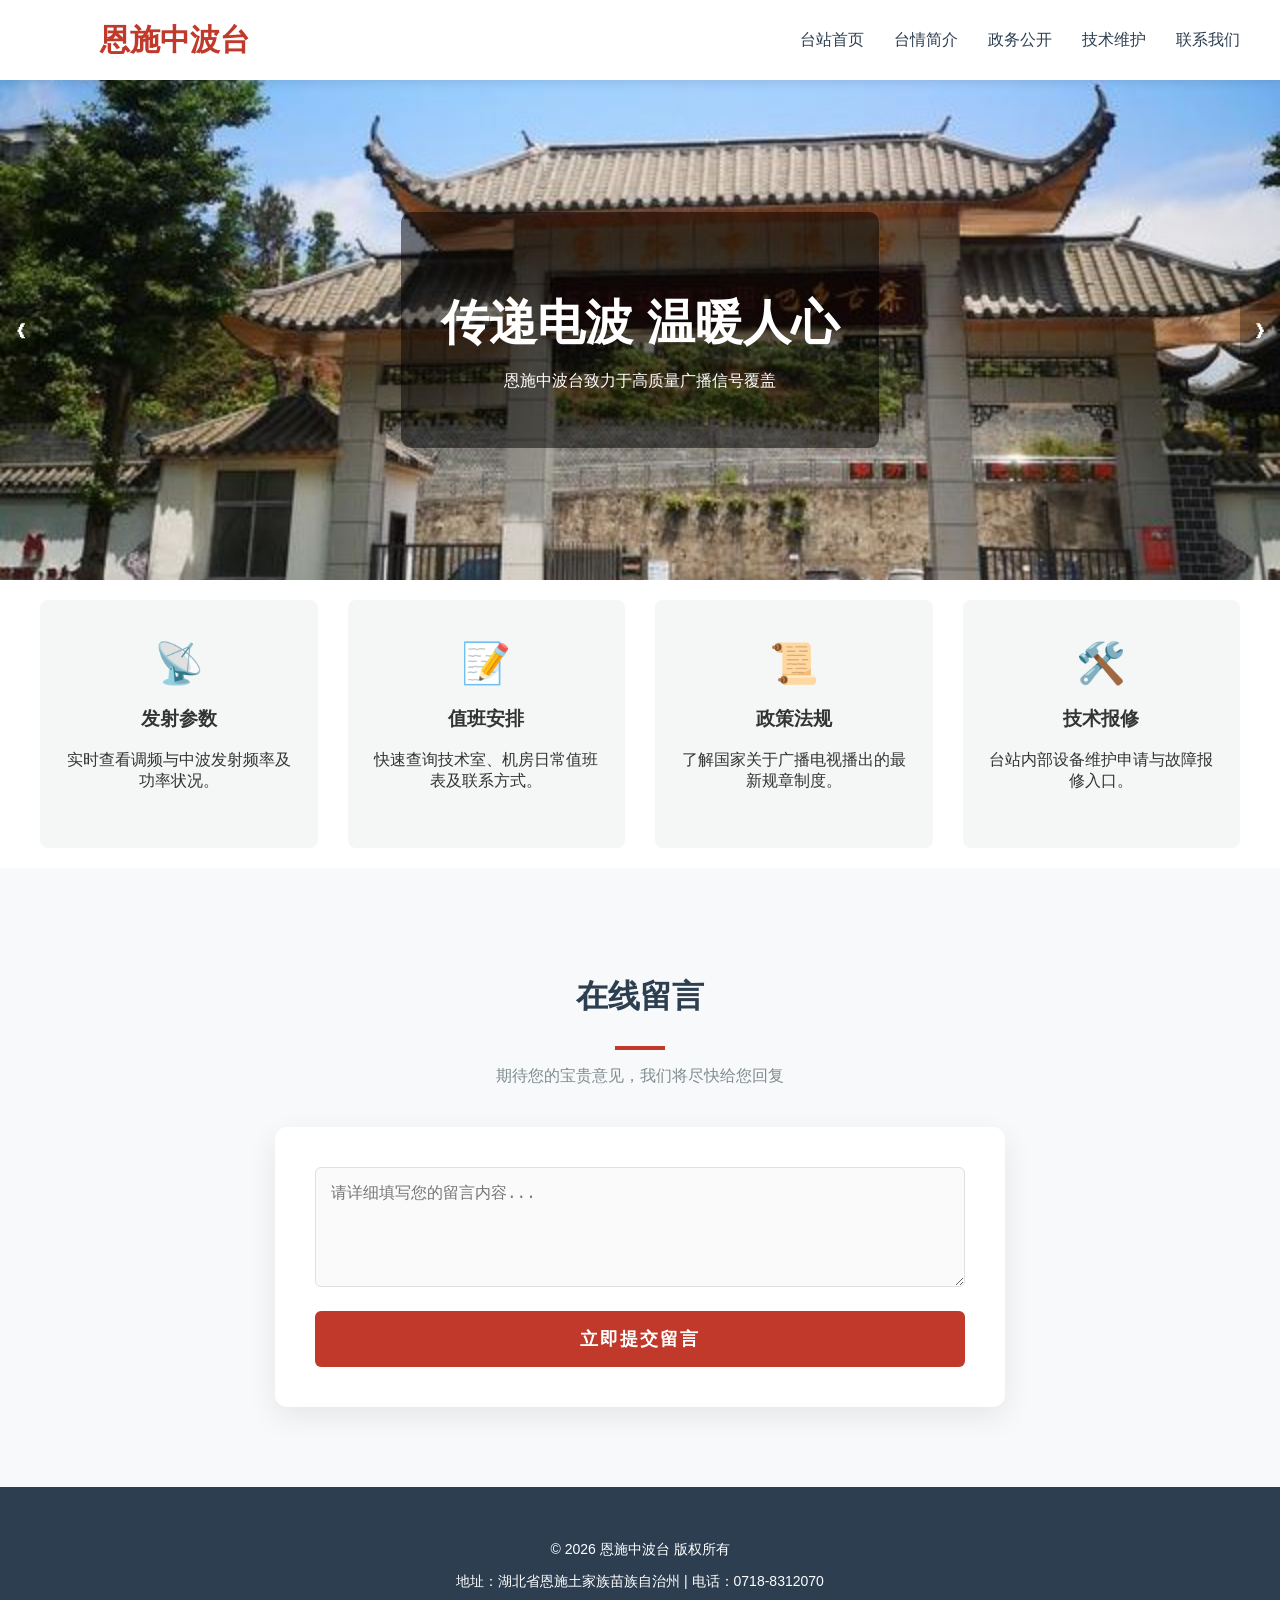
==== index.html @ adb8dd2b "Add files via upload" ====
<!DOCTYPE html>
<html lang="zh-CN">
<head>
    <meta charset="UTF-8">
    <meta name="viewport" content="width=device-width, initial-scale=1.0">
    <title>恩施中波台 - 官方网站</title>
    <link rel="stylesheet" href="style.css">
</head>
<body>

    <header class="header">
        <div class="container">
            <div class="logo">&emsp;&emsp;恩施中波台</div>
            <nav class="nav">
                <ul>
                     <li><a href="#">台站首页</a></li>
                    <li><a href="about.html">台情简介</a></li>
                    <li><a href="#">政务公开</a></li>
                    <li><a href="#">技术维护</a></li>
                    <li><a href="#contact-section">联系我们</a></li>
                </ul>
            </nav>
        </div>
    </header>

    <div class="slider">
        <div class="slides">
            <div class="slide active" style="background-image: url('1.jpeg');">
                <div class="slide-content">
                    <h2>传递电波 温暖人心</h2>
                    <p>恩施中波台致力于高质量广播信号覆盖</p>
                </div>
            </div>
            <div class="slide" style="background-image: url('https://images.unsplash.com/photo-1470225620780-dba8ba36b745?auto=format&fit=crop&w=1200&q=80');">
                <div class="slide-content">
                    <h2>技术驱动 安全播音</h2>
                    <p>全天候监控保障，确保播出万无一失</p>
                </div>
            </div>
        </div>
        <button class="prev" onclick="moveSlide(-1)">&#10094;</button>
        <button class="next" onclick="moveSlide(1)">&#10095;</button>
    </div>

    <section class="services container">

        <div class="service-grid">
            <div class="service-item">
                <div class="icon">📡</div>
                <h3>发射参数</h3>
                <p>实时查看调频与中波发射频率及功率状况。</p>
            </div>
            <div class="service-item">
                <div class="icon">📝</div>
                <h3>值班安排</h3>
                <p>快速查询技术室、机房日常值班表及联系方式。</p>
            </div>
            <div class="service-item">
                <div class="icon">📜</div>
                <h3>政策法规</h3>
                <p>了解国家关于广播电视播出的最新规章制度。</p>
            </div>
            <div class="service-item">
                <div class="icon">🛠️</div>
                <h3>技术报修</h3>
                <p>台站内部设备维护申请与故障报修入口。</p>
            </div>
        </div>
    </section>
<section class="message-section">
    <div class="container">
        <div class="section-title" style="text-align: center; margin-bottom: 40px;">
            <h2 style="color: #2c3e50; font-size: 32px;">在线留言</h2>
            <div class="underline" style="width: 50px; height: 4px; background: #c0392b; margin: 15px auto;"></div>
            <p style="color: #7f8c8d;">期待您的宝贵意见，我们将尽快给您回复</p>
        </div>

<form action="https://forminit.com/f/5zwajxtjhyg" method="POST" class="message-form">
    <input type="hidden" name="_charset_" value="utf-8">
    
    <input type="hidden" name="_next" value="https://eszbt.github.io/">


    <div class="form-group">
        <textarea name="content" placeholder="请详细填写您的留言内容..." required></textarea>
    </div>

    <button type="submit" class="submit-btn">立即提交留言</button>
</form>

    </div>
</section>


<footer class="footer" id="contact-section">
    <p>&copy; 2026 恩施中波台 版权所有</p>
    <p>地址：湖北省恩施土家族苗族自治州 | 电话：0718-8312070</p>
</footer>


    <script src="script.js"></script>
</body>
</html>
---- style.css ----
:root {
    --primary-color: #c0392b; /* 中波台常用的稳重红 */
    --dark-color: #2c3e50;
    --light-gray: #f4f7f6;
    --white: #ffffff;
}
html {
    scroll-behavior: smooth; /* 开启全局平滑滚动 */
}
body {
    font-family: "Microsoft YaHei", sans-serif;
    margin: 0;
    color: #333;
    background-color: var(--white);
}

.container {
    max-width: 1200px;
    margin: 0 auto;
    padding: 0 20px;
}

/* 导航 */
.header {
    background: var(--white);
    box-shadow: 0 2px 10px rgba(0,0,0,0.1);
    position: sticky;
    top: 0;
    z-index: 1000;
}

.header .container {
    display: flex;
    justify-content: space-between;
    align-items: center;
    height: 80px;
}

.logo {
    font-size:30px;
    font-weight: bold;
    color: var(--primary-color);
}

.nav ul {
    display: flex;
    list-style: none;
}

.nav ul li { margin-left: 30px; }

.nav a {
    text-decoration: none;
    color: var(--dark-color);
    font-weight: 500;
    transition: 0.3s;
}

.nav a:hover, .nav a.active { color: var(--primary-color); }

/* 轮播图 */
.slider {
    position: relative;
    height: 500px;
    overflow: hidden;
    background: #000;
}

.slide {
    position: absolute;
    width: 100%;
    height: 100%;
    background-size: cover;
    background-position: center;
    opacity: 0;
    transition: opacity 1s ease-in-out;
    display: flex;
    align-items: center;
    justify-content: center;
    text-align: center;
}

.slide.active { opacity: 1; }

.slide-content {
    color: white;
    background: rgba(0,0,0,0.5);
    padding: 40px;
    border-radius: 10px;
}

.slide-content h2 { font-size: 3rem; margin-bottom: 10px; }

.prev, .next {
    position: absolute;
    top: 50%;
    transform: translateY(-50%);
    background: rgba(0,0,0,0.3);
    color: white;
    border: none;
    padding: 15px;
    cursor: pointer;
    font-size: 20px;
}

.next { right: 0; }
.prev { left: 0; }

/* 常用选项 */
.services { padding: 20px 0; }

.section-title { text-align: center; margin-bottom: 0px; }

.underline {
    width: 60px;
    height: 4px;
    background: var(--primary-color);
    margin: 10px auto;
}

.service-grid {
    display: grid;
    grid-template-columns: repeat(auto-fit, minmax(250px, 1fr));
    gap: 30px;
}

.service-item {
    background: var(--light-gray);
    padding: 40px 20px;
    text-align: center;
    border-radius: 8px;
    transition: transform 0.3s;
}

.service-item:hover { transform: translateY(-10px); }

.service-item .icon { font-size: 40px; margin-bottom: 15px; }

/* 页脚 */
.footer {
    background: var(--dark-color);
    color: white;
    text-align: center;
    padding: 40px 0;
    font-size: 14px;
}
/* 留言区域整体背景 */
.message-section {
    background-color: #f8f9fa;
    padding: 80px 0;
}

/* 表单容器 */
.message-form {
    max-width: 650px;
    margin: 0 auto;
    background: #ffffff;
    padding: 40px;
    border-radius: 12px;
    /* 增加柔和的阴影，使其更有立体感 */
    box-shadow: 0 10px 30px rgba(0, 0, 0, 0.08);
}

/* 输入框组合 */
.message-form input, 
.message-form textarea {
    width: 100%;
    padding: 15px;
    margin-bottom: 20px;
    border: 1px solid #e0e0e0;
    border-radius: 6px;
    font-size: 16px;
    background-color: #fafafa;
    transition: all 0.3s ease; /* 过渡动画 */
    box-sizing: border-box; /* 防止宽度溢出 */
}

/* 输入框点击（聚焦）时的状态 */
.message-form input:focus, 
.message-form textarea:focus {
    outline: none;
    border-color: var(--primary-color); /* 变成你设置的稳重红 */
    background-color: #fff;
    box-shadow: 0 0 8px rgba(192, 57, 43, 0.2); /* 淡淡的红晕 */
}

/* 文本域高度 */
.message-form textarea {
    resize: vertical; /* 只允许上下拉伸，防止撑破布局 */
    min-height: 120px;
}

/* 提交按钮 */
.submit-btn {
    width: 100%;
    padding: 16px;
    background-color: var(--primary-color);
    color: #ffffff;
    border: none;
    border-radius: 6px;
    font-size: 18px;
    font-weight: 600;
    letter-spacing: 2px; /* 字间距加宽，更显大气 */
    cursor: pointer;
    transition: background 0.3s ease, transform 0.2s ease;
}

/* 按钮悬停效果 */
.submit-btn:hover {
    background-color: #a02e22;
    transform: translateY(-1px); /* 悬停微动 */
}

/* 按钮点击瞬间 */
.submit-btn:active {
    transform: translateY(1px);
}
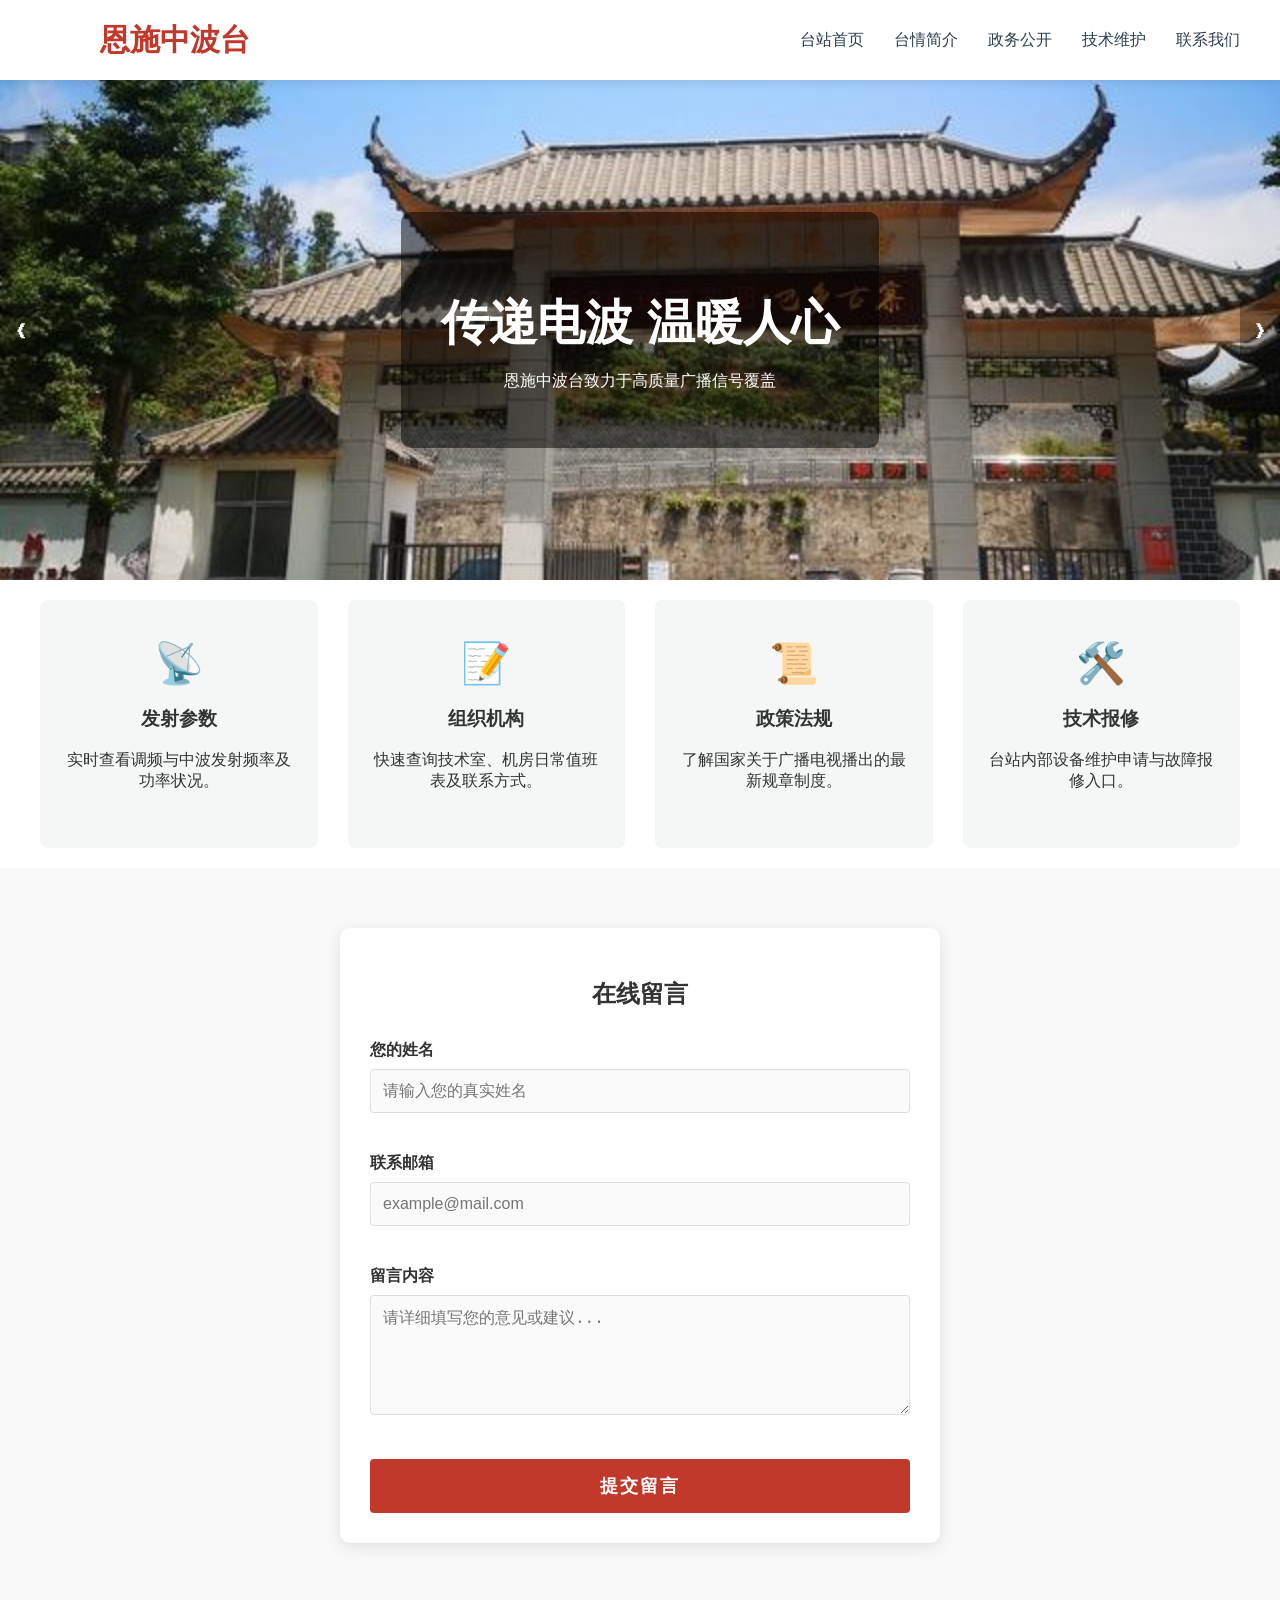
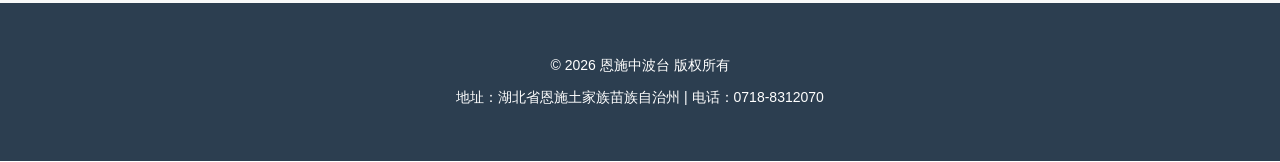
==== commit 091bd761: "Add files via upload" ====
--- a/index.html
+++ b/index.html
@@ -52,7 +52,7 @@
             </div>
             <div class="service-item">
                 <div class="icon">📝</div>
-                <h3>值班安排</h3>
+                <h3>组织机构</h3>
                 <p>快速查询技术室、机房日常值班表及联系方式。</p>
             </div>
             <div class="service-item">
@@ -67,29 +67,41 @@
             </div>
         </div>
     </section>
-<section class="message-section">
-    <div class="container">
-        <div class="section-title" style="text-align: center; margin-bottom: 40px;">
-            <h2 style="color: #2c3e50; font-size: 32px;">在线留言</h2>
-            <div class="underline" style="width: 50px; height: 4px; background: #c0392b; margin: 15px auto;"></div>
-            <p style="color: #7f8c8d;">期待您的宝贵意见，我们将尽快给您回复</p>
-        </div>
-
-<form action="https://forminit.com/f/5zwajxtjhyg" method="POST" class="message-form">
-    <input type="hidden" name="_charset_" value="utf-8">
-    
-    <input type="hidden" name="_next" value="https://eszbt.github.io/">
 
 
-    <div class="form-group">
-        <textarea name="content" placeholder="请详细填写您的留言内容..." required></textarea>
-    </div>
+<section class="message-section" style="padding: 60px 20px; background: #f9f9f9;">
+    <div class="container" style="max-width: 600px; margin: 0 auto;">
+        
+        <form action="https://forminit.com/f/5zwajxtjhyg" method="POST" class="message-form" style="background: #fff; padding: 30px; border-radius: 10px; box-shadow: 0 4px 15px rgba(0,0,0,0.1);">
+            
+            <h2 style="text-align: center; color: #333; margin-bottom: 30px;">在线留言</h2>
 
-    <button type="submit" class="submit-btn">立即提交留言</button>
-</form>
+            <div class="form-group" style="margin-bottom: 20px;">
+                <label style="display: block; margin-bottom: 8px; font-weight: bold;">您的姓名</label>
+                <input type="text" name="name" required placeholder="请输入您的真实姓名" style="width: 100%; padding: 12px; border: 1px solid #ddd; border-radius: 4px; box-sizing: border-box;">
+            </div>
+            
+            <div class="form-group" style="margin-bottom: 20px;">
+                <label style="display: block; margin-bottom: 8px; font-weight: bold;">联系邮箱</label>
+                <input type="email" name="email" required placeholder="example@mail.com" style="width: 100%; padding: 12px; border: 1px solid #ddd; border-radius: 4px; box-sizing: border-box;">
+            </div>
 
+            <div class="form-group" style="margin-bottom: 20px;">
+                <label style="display: block; margin-bottom: 8px; font-weight: bold;">留言内容</label>
+                <textarea name="message" required placeholder="请详细填写您的意见或建议..." rows="5" style="width: 100%; padding: 12px; border: 1px solid #ddd; border-radius: 4px; box-sizing: border-box; resize: vertical;"></textarea>
+            </div>
+
+            <input type="hidden" name="_charset_" value="utf-8">
+
+            <button type="submit" class="submit-btn" style="width: 100%; padding: 15px; background-color: #c0392b; color: white; border: none; border-radius: 4px; font-size: 18px; font-weight: bold; cursor: pointer;">
+                提交留言
+            </button>
+        </form>
     </div>
 </section>
+
+
+
 
 
 <footer class="footer" id="contact-section">
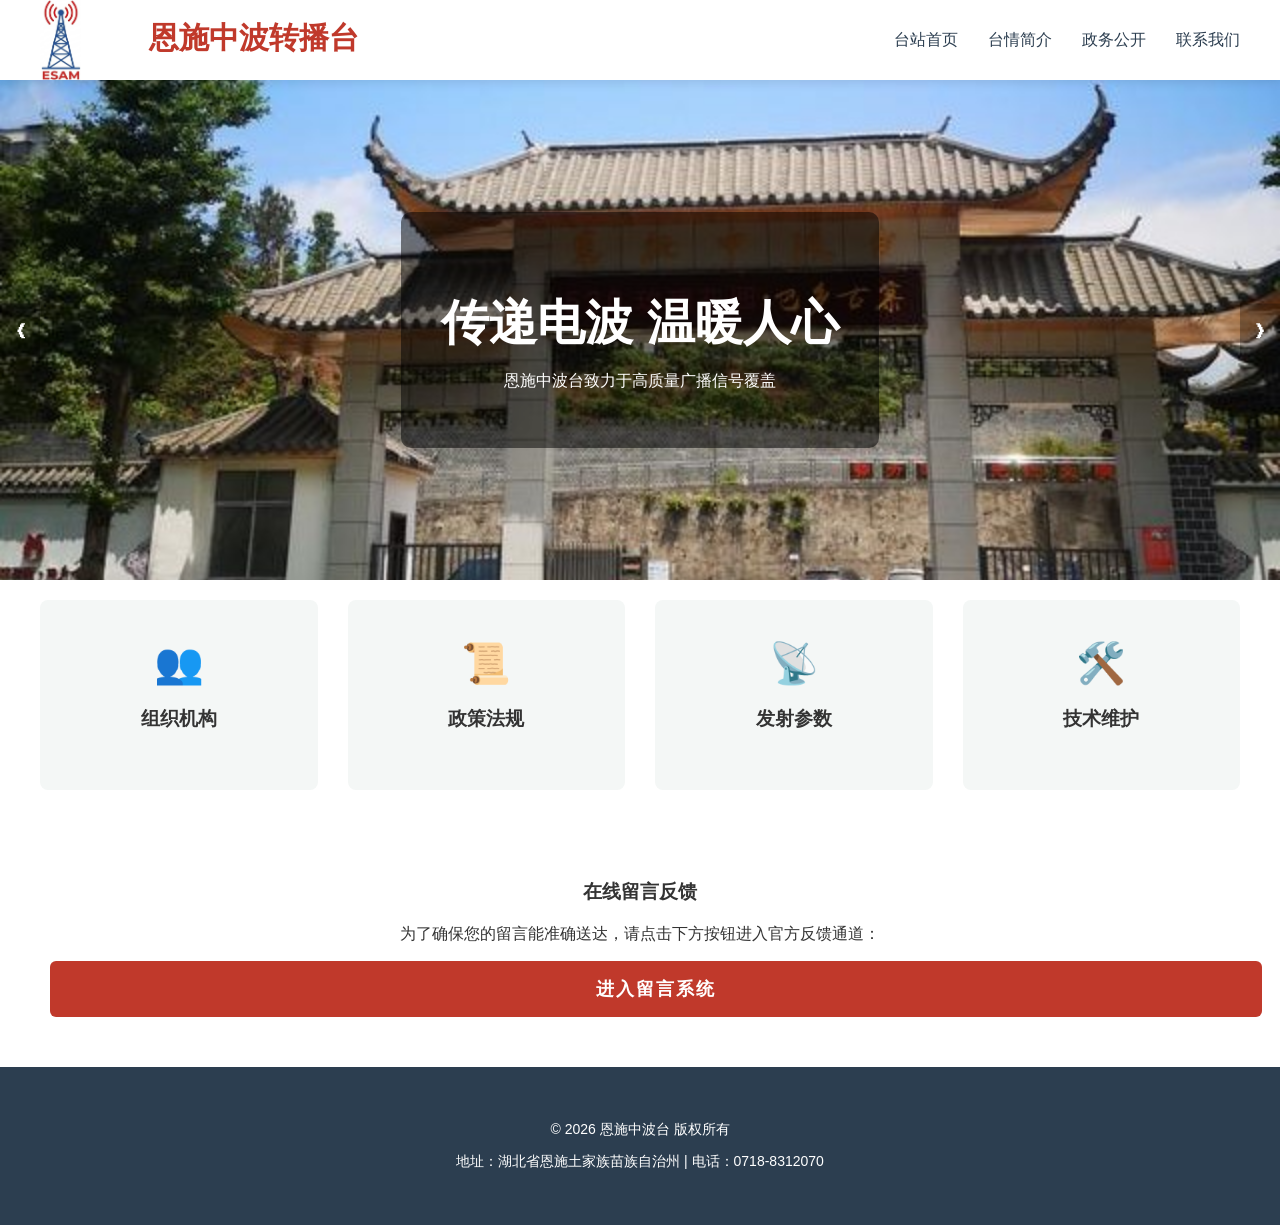
==== commit 37570635: "Add files via upload" ====
--- a/index.html
+++ b/index.html
@@ -10,13 +10,19 @@
 
     <header class="header">
         <div class="container">
-            <div class="logo">&emsp;&emsp;恩施中波台</div>
+
+           <div class="logo">
+                <img src="logo.png" alt="Logo" style="height: 80px; vertical-align: middle; margin-right: 30px;">
+                <span>&emsp;恩施中波转播台</span>
+            </div>
+
+
             <nav class="nav">
                 <ul>
                      <li><a href="#">台站首页</a></li>
                     <li><a href="about.html">台情简介</a></li>
                     <li><a href="#">政务公开</a></li>
-                    <li><a href="#">技术维护</a></li>
+                    
                     <li><a href="#contact-section">联系我们</a></li>
                 </ul>
             </nav>
@@ -45,60 +51,41 @@
     <section class="services container">
 
         <div class="service-grid">
+
             <div class="service-item">
-                <div class="icon">📡</div>
-                <h3>发射参数</h3>
-                <p>实时查看调频与中波发射频率及功率状况。</p>
-            </div>
-            <div class="service-item">
-                <div class="icon">📝</div>
+                <div class="icon">👥</div>
                 <h3>组织机构</h3>
-                <p>快速查询技术室、机房日常值班表及联系方式。</p>
+                <p></p>
             </div>
             <div class="service-item">
                 <div class="icon">📜</div>
                 <h3>政策法规</h3>
-                <p>了解国家关于广播电视播出的最新规章制度。</p>
+                <p></p>
+            </div>
+            <div class="service-item">
+                <div class="icon">📡</div>
+                <h3>发射参数</h3>
+                <p></p>
             </div>
             <div class="service-item">
                 <div class="icon">🛠️</div>
-                <h3>技术报修</h3>
-                <p>台站内部设备维护申请与故障报修入口。</p>
+                <h3>技术维护</h3>
+                <p></p>
             </div>
         </div>
     </section>
 
 
-<section class="message-section" style="padding: 60px 20px; background: #f9f9f9;">
-    <div class="container" style="max-width: 600px; margin: 0 auto;">
-        
-        <form action="https://forminit.com/f/5zwajxtjhyg" method="POST" class="message-form" style="background: #fff; padding: 30px; border-radius: 10px; box-shadow: 0 4px 15px rgba(0,0,0,0.1);">
-            
-            <h2 style="text-align: center; color: #333; margin-bottom: 30px;">在线留言</h2>
 
-            <div class="form-group" style="margin-bottom: 20px;">
-                <label style="display: block; margin-bottom: 8px; font-weight: bold;">您的姓名</label>
-                <input type="text" name="name" required placeholder="请输入您的真实姓名" style="width: 100%; padding: 12px; border: 1px solid #ddd; border-radius: 4px; box-sizing: border-box;">
-            </div>
-            
-            <div class="form-group" style="margin-bottom: 20px;">
-                <label style="display: block; margin-bottom: 8px; font-weight: bold;">联系邮箱</label>
-                <input type="email" name="email" required placeholder="example@mail.com" style="width: 100%; padding: 12px; border: 1px solid #ddd; border-radius: 4px; box-sizing: border-box;">
-            </div>
 
-            <div class="form-group" style="margin-bottom: 20px;">
-                <label style="display: block; margin-bottom: 8px; font-weight: bold;">留言内容</label>
-                <textarea name="message" required placeholder="请详细填写您的意见或建议..." rows="5" style="width: 100%; padding: 12px; border: 1px solid #ddd; border-radius: 4px; box-sizing: border-box; resize: vertical;"></textarea>
-            </div>
 
-            <input type="hidden" name="_charset_" value="utf-8">
-
-            <button type="submit" class="submit-btn" style="width: 100%; padding: 15px; background-color: #c0392b; color: white; border: none; border-radius: 4px; font-size: 18px; font-weight: bold; cursor: pointer;">
-                提交留言
-            </button>
-        </form>
-    </div>
-</section>
+<div class="contact-box" style="text-align: center; padding: 50px;">
+    <h3>在线留言反馈</h3>
+    <p>为了确保您的留言能准确送达，请点击下方按钮进入官方反馈通道：</p>
+    <a href="https://wj.qq.com/s2/25991487/ba52/" target="_blank" class="submit-btn" style="text-decoration: none; display: inline-block;">
+        进入留言系统
+    </a>
+</div>
 
 
 
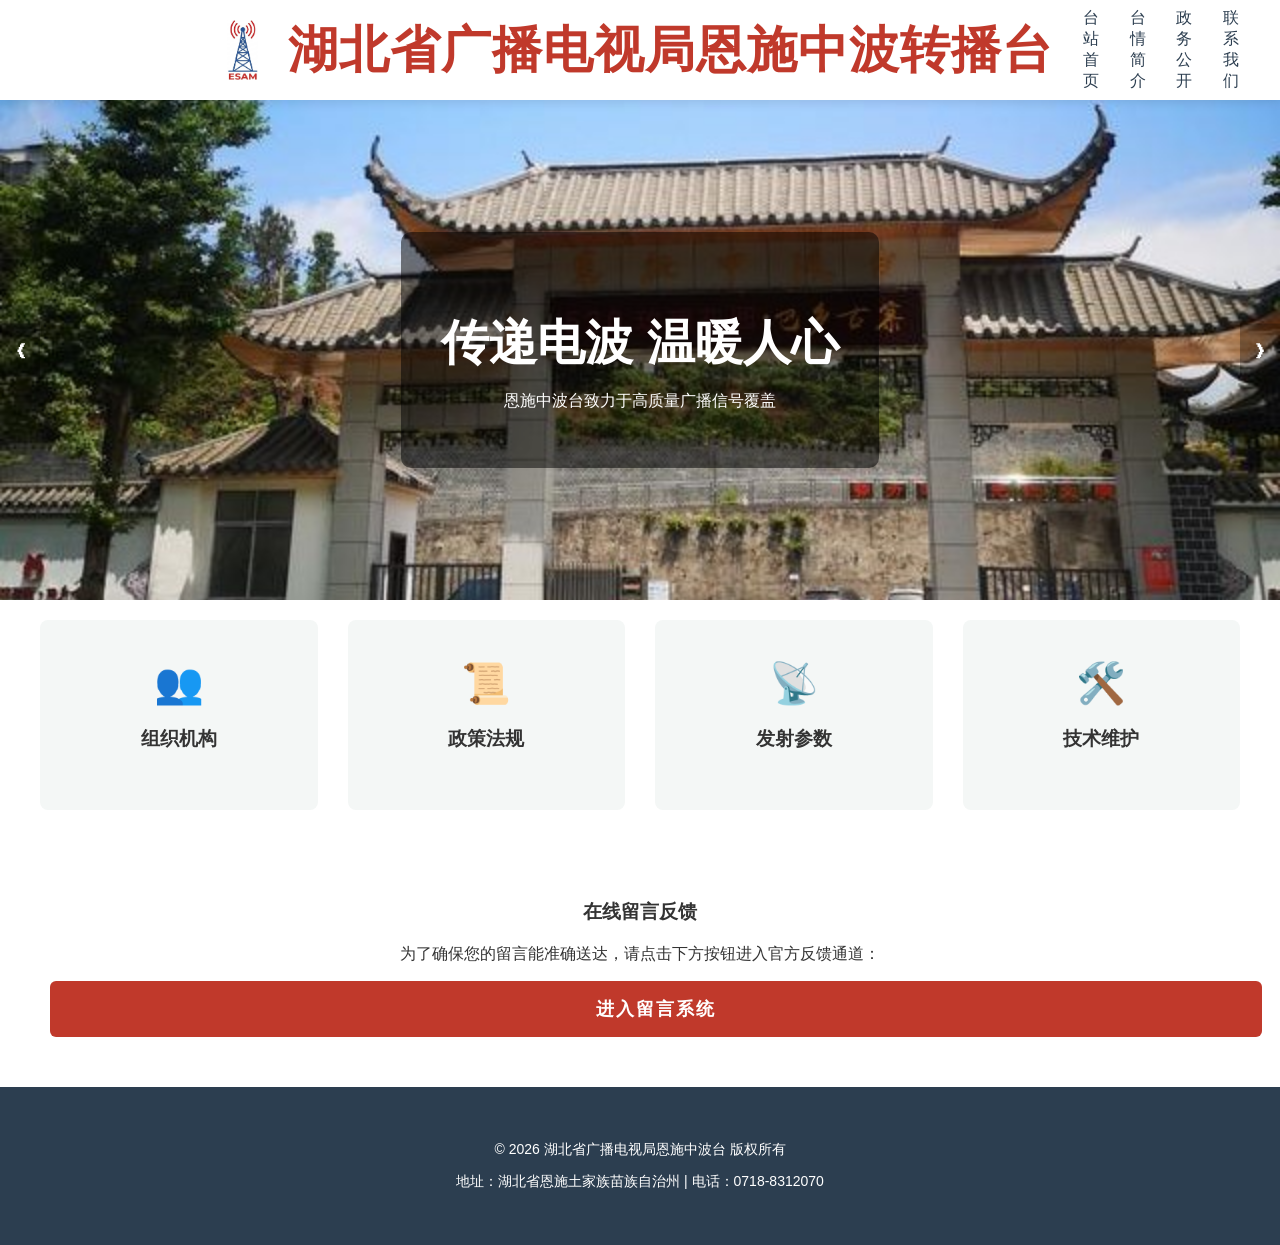
==== commit 954645a1: "Add files via upload" ====
--- a/index.html
+++ b/index.html
@@ -8,24 +8,30 @@
 </head>
 <body>
 
-    <header class="header">
-        <div class="container">
+<header class="header">
+    <div class="container header-content">
+        <div class="header-left"></div>
 
-           <div class="logo">
-                <img src="logo.png" alt="Logo" style="height: 80px; vertical-align: middle; margin-right: 30px;">
-                <span>&emsp;恩施中波转播台</span>
-            </div>
+        <div class="logo">
+            <img src="logo.png" alt="Logo">
+            <span>湖北省广播电视局恩施中波转播台</span>
+        </div>
+
+        <nav class="nav">
+            <ul>
+                <li><a href="#">台站首页</a></li>
+                <li><a href="about.html">台情简介</a></li>
+                <li><a href="#">政务公开</a></li>
+                <li><a href="#contact-section">联系我们</a></li>
+            </ul>
+        </nav>
+    </div>
+</header>
 
 
-            <nav class="nav">
-                <ul>
-                     <li><a href="#">台站首页</a></li>
-                    <li><a href="about.html">台情简介</a></li>
-                    <li><a href="#">政务公开</a></li>
-                    
-                    <li><a href="#contact-section">联系我们</a></li>
-                </ul>
-            </nav>
+
+
+
         </div>
     </header>
 
@@ -92,7 +98,7 @@
 
 
 <footer class="footer" id="contact-section">
-    <p>&copy; 2026 恩施中波台 版权所有</p>
+    <p>&copy; 2026 湖北省广播电视局恩施中波台 版权所有</p>
     <p>地址：湖北省恩施土家族苗族自治州 | 电话：0718-8312070</p>
 </footer>
 
--- a/style.css
+++ b/style.css
@@ -7,11 +7,13 @@
 html {
     scroll-behavior: smooth; /* 开启全局平滑滚动 */
 }
+
 body {
     font-family: "Microsoft YaHei", sans-serif;
     margin: 0;
     color: #333;
     background-color: var(--white);
+
 }
 
 .container {
@@ -29,25 +31,31 @@
     z-index: 1000;
 }
 
-.header .container {
+/* 头部容器改为三部分布局 */
+.header-content {
     display: flex;
-    justify-content: space-between;
+    justify-content: space-between; /* 左右两端分布 */
     align-items: center;
-    height: 80px;
-}
-
-.logo {
-    font-size:30px;
-    font-weight: bold;
-    color: var(--primary-color);
-}
-
+    height: 100px; /* 根据 Logo 高度调整 */
+}
+
+/* 左侧占位符和右侧导航平分剩余空间，确保 Logo 居中 */
+.header-left, .nav {
+    flex: 1; 
+}
+
+/* 导航链接强制靠右 */
 .nav ul {
     display: flex;
+    justify-content: flex-end; /* 关键：让列表靠右对齐 */
     list-style: none;
-}
-
-.nav ul li { margin-left: 30px; }
+    margin: 0;
+    padding: 0;
+}
+
+.nav ul li {
+    margin-left: 30px;
+}
 
 .nav a {
     text-decoration: none;
@@ -56,7 +64,45 @@
     transition: 0.3s;
 }
 
-.nav a:hover, .nav a.active { color: var(--primary-color); }
+.nav a:hover, .nav a.active { color: var(--primary-color); }/* Logo 容器：改为左右水平排列 */
+
+.logo {
+    flex: 0 0 auto; /* 保持 Logo 原始大小 */
+    display: flex;
+    flex-direction: row; /* 关键：确保图片和文字在同一行 */
+    align-items: center; /* 垂直居中对齐 */
+    text-align: left;
+}
+
+.logo img {
+    height: 60px; /* 根据实际视觉效果调整高度 */
+    margin-right:30px; /* 图片与文字之间的间距 */
+    margin-bottom: 0; /* 清除之前上下布局时的底边距 */
+}
+
+.logo span {
+    font-size: 50px; /* 适当调整字号 */
+    font-weight: bold;
+    color: var(--primary-color);
+    white-space: nowrap; /* 确保文字不会因为空间不足而换行 */
+    letter-spacing: 1px; /* 增加一点字间距，更有质感 */
+}
+
+
+/* 移动端适配：手机上空间不足，改为垂直排列 */
+@media (max-width: 992px) {
+    .header-content {
+        flex-direction: column;
+        height: auto;
+        padding: 15px 0;
+    }
+    .header-left { display: none; }
+    .nav { width: 100%; margin-top: 15px; }
+    .nav ul { justify-content: center; } /* 手机上导航居中显示 */
+}
+
+
+
 
 /* 轮播图 */
 .slider {
@@ -144,22 +190,74 @@
     padding: 40px 0;
     font-size: 14px;
 }
-/* 留言区域整体背景 */
+/* 留言区域基础样式 */
 .message-section {
-    background-color: #f8f9fa;
-    padding: 80px 0;
-}
-
-/* 表单容器 */
+    padding: 60px 20px;
+    background-color: #f4f7f6;
+}
+
 .message-form {
-    max-width: 650px;
+    max-width: 600px;
     margin: 0 auto;
     background: #ffffff;
-    padding: 40px;
-    border-radius: 12px;
-    /* 增加柔和的阴影，使其更有立体感 */
-    box-shadow: 0 10px 30px rgba(0, 0, 0, 0.08);
-}
+    padding: 35px;
+    border-radius: 10px;
+    box-shadow: 0 5px 20px rgba(0,0,0,0.1);
+}
+
+.form-group {
+    margin-bottom: 20px;
+    text-align: left;
+}
+
+.form-group label {
+    display: block;
+    margin-bottom: 8px;
+    font-weight: bold;
+    color: #333;
+}
+
+.form-group input, 
+.form-group textarea {
+    width: 100%;
+    padding: 12px;
+    border: 1px solid #ddd;
+    border-radius: 5px;
+    font-size: 16px;
+    font-family: inherit;
+    box-sizing: border-box; /* 极其重要：确保宽度对齐 */
+}
+
+.form-group input:focus, 
+.form-group textarea:focus {
+    border-color: #c0392b; /* 恩施中波台标准红 */
+    outline: none;
+    background-color: #fff;
+}
+
+.submit-btn {
+    width: 100%;
+    padding: 15px;
+    background-color: #c0392b;
+    color: #fff;
+    border: none;
+    border-radius: 5px;
+    font-size: 18px;
+    font-weight: bold;
+    cursor: pointer;
+    transition: all 0.3s ease;
+}
+
+.submit-btn:hover {
+    background-color: #a02e22;
+    box-shadow: 0 4px 12px rgba(192, 57, 43, 0.3);
+}
+
+.submit-btn:disabled {
+    background-color: #ccc;
+    cursor: not-allowed;
+}
+
 
 /* 输入框组合 */
 .message-form input, 
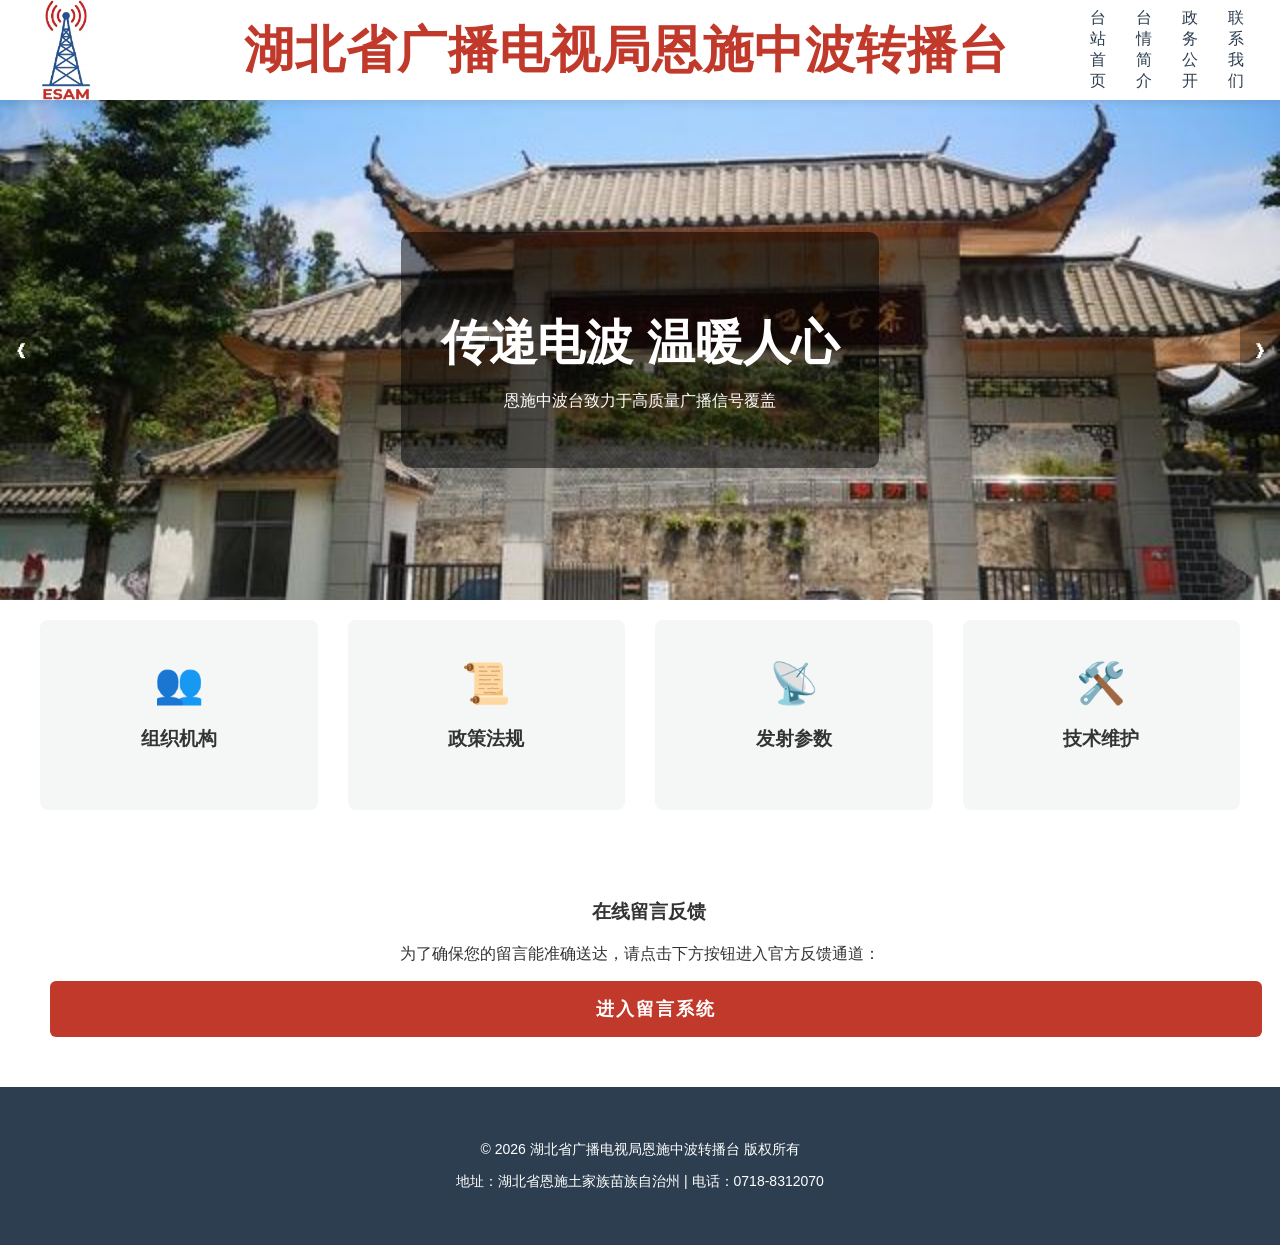
==== commit cefcb867: "Add files via upload" ====
--- a/index.html
+++ b/index.html
@@ -14,7 +14,7 @@
 
         <div class="logo">
             <img src="logo.png" alt="Logo">
-            <span>湖北省广播电视局恩施中波转播台</span>
+            <span>&emsp;&emsp;&emsp;湖北省广播电视局恩施中波转播台&emsp;</span>
         </div>
 
         <nav class="nav">
@@ -86,7 +86,7 @@
 
 
 <div class="contact-box" style="text-align: center; padding: 50px;">
-    <h3>在线留言反馈</h3>
+    <h3>&emsp;在线留言反馈</h3>
     <p>为了确保您的留言能准确送达，请点击下方按钮进入官方反馈通道：</p>
     <a href="https://wj.qq.com/s2/25991487/ba52/" target="_blank" class="submit-btn" style="text-decoration: none; display: inline-block;">
         进入留言系统
@@ -98,7 +98,7 @@
 
 
 <footer class="footer" id="contact-section">
-    <p>&copy; 2026 湖北省广播电视局恩施中波台 版权所有</p>
+    <p>&copy; 2026 湖北省广播电视局恩施中波转播台 版权所有</p>
     <p>地址：湖北省恩施土家族苗族自治州 | 电话：0718-8312070</p>
 </footer>
 
--- a/style.css
+++ b/style.css
@@ -67,7 +67,7 @@
 .nav a:hover, .nav a.active { color: var(--primary-color); }/* Logo 容器：改为左右水平排列 */
 
 .logo {
-    flex: 0 0 auto; /* 保持 Logo 原始大小 */
+    flex: 1 0 auto; /* 保持 Logo 原始大小 */
     display: flex;
     flex-direction: row; /* 关键：确保图片和文字在同一行 */
     align-items: center; /* 垂直居中对齐 */
@@ -75,8 +75,8 @@
 }
 
 .logo img {
-    height: 60px; /* 根据实际视觉效果调整高度 */
-    margin-right:30px; /* 图片与文字之间的间距 */
+    height: 100px; /* 根据实际视觉效果调整高度 */
+    margin-right: 0px; /* 图片与文字之间的间距 */
     margin-bottom: 0; /* 清除之前上下布局时的底边距 */
 }
 
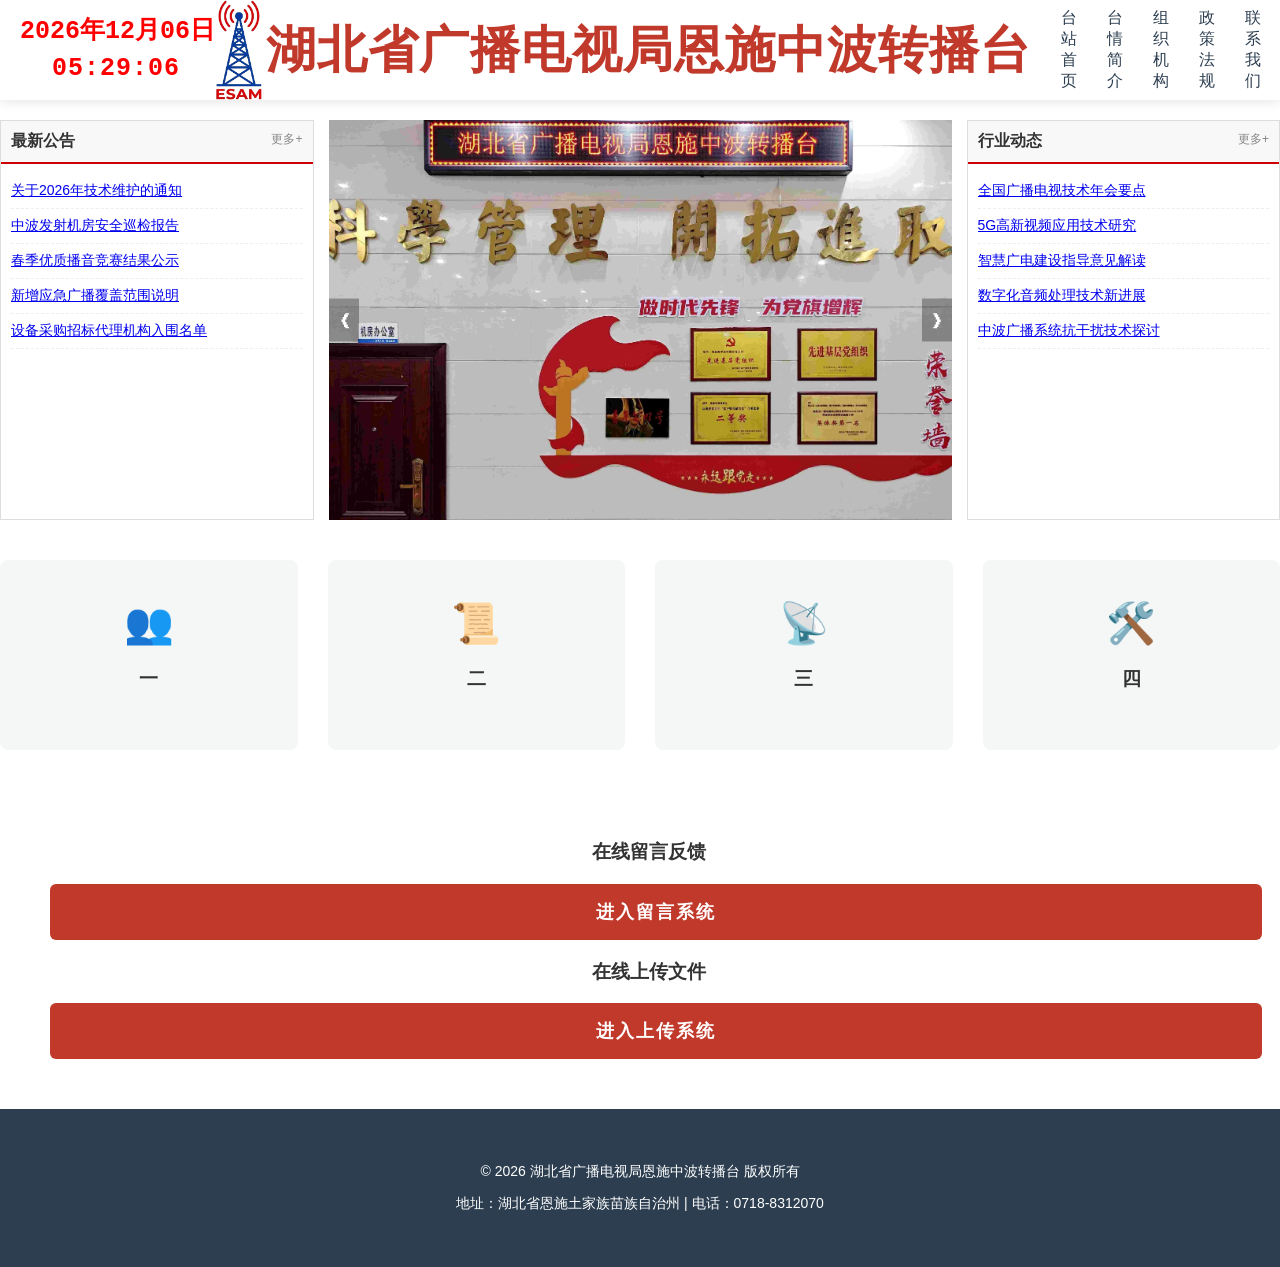
==== commit d9aca26b: "Add files via upload" ====
--- a/index.html
+++ b/index.html
@@ -9,50 +9,77 @@
 <body>
 
 <header class="header">
+
+
     <div class="container header-content">
+<div class="header-left">
+    <div id="live-time" class="time-display">
+        <div id="date-part"></div>
+        <div id="time-part"></div>
+    </div>
+</div>
         <div class="header-left"></div>
 
         <div class="logo">
             <img src="logo.png" alt="Logo">
-            <span>&emsp;&emsp;&emsp;湖北省广播电视局恩施中波转播台&emsp;</span>
+            <span>湖北省广播电视局恩施中波转播台</span>
         </div>
 
         <nav class="nav">
             <ul>
                 <li><a href="#">台站首页</a></li>
-                <li><a href="about.html">台情简介</a></li>
-                <li><a href="#">政务公开</a></li>
+                <li><a href="zttq.html" target="_blank">台情简介</a></li>
+                <li><a href="zzjg.html" target="_blank">组织机构</a></li>
+		 <li><a href="zcfg.html" target="_blank">政策法规</a></li>
                 <li><a href="#contact-section">联系我们</a></li>
             </ul>
         </nav>
     </div>
 </header>
-
-
-
-
-
         </div>
     </header>
 
-    <div class="slider">
-        <div class="slides">
-            <div class="slide active" style="background-image: url('1.jpeg');">
-                <div class="slide-content">
-                    <h2>传递电波 温暖人心</h2>
-                    <p>恩施中波台致力于高质量广播信号覆盖</p>
-                </div>
+<div class="main-layout">
+    <div class="side-column">
+        <div class="column-header">
+            <span>最新公告</span>
+            <a href="#" class="more-link">更多+</a>
+        </div>
+        <ul class="news-list">
+            <li><a href="#">关于2026年技术维护的通知</a></li>
+            <li><a href="#">中波发射机房安全巡检报告</a></li>
+            <li><a href="#">春季优质播音竞赛结果公示</a></li>
+            <li><a href="#">新增应急广播覆盖范围说明</a></li>
+            <li><a href="#">设备采购招标代理机构入围名单</a></li>
+        </ul>
+    </div>
+
+    <div class="slider-container">
+        <div class="slider">
+            <div class="slides">
+                <div class="slide active" style="background-image: url('photo/1.jpg');"></div>
+                <div class="slide" style="background-image: url('photo/2.jpeg');"></div>
             </div>
-            <div class="slide" style="background-image: url('https://images.unsplash.com/photo-1470225620780-dba8ba36b745?auto=format&fit=crop&w=1200&q=80');">
-                <div class="slide-content">
-                    <h2>技术驱动 安全播音</h2>
-                    <p>全天候监控保障，确保播出万无一失</p>
-                </div>
-            </div>
+            <button class="prev" onclick="moveSlide(-1)">&#10094;</button>
+            <button class="next" onclick="moveSlide(1)">&#10095;</button>
         </div>
-        <button class="prev" onclick="moveSlide(-1)">&#10094;</button>
-        <button class="next" onclick="moveSlide(1)">&#10095;</button>
     </div>
+
+    <div class="side-column">
+        <div class="column-header">
+            <span>行业动态</span>
+            <a href="#" class="more-link">更多+</a>
+        </div>
+        <ul class="news-list">
+            <li><a href="#">全国广播电视技术年会要点</a></li>
+            <li><a href="#">5G高新视频应用技术研究</a></li>
+            <li><a href="#">智慧广电建设指导意见解读</a></li>
+            <li><a href="#">数字化音频处理技术新进展</a></li>
+            <li><a href="#">中波广播系统抗干扰技术探讨</a></li>
+        </ul>
+    </div>
+</div>
+
 
     <section class="services container">
 
@@ -60,22 +87,22 @@
 
             <div class="service-item">
                 <div class="icon">👥</div>
-                <h3>组织机构</h3>
+                <h3>一</h3>
                 <p></p>
             </div>
             <div class="service-item">
                 <div class="icon">📜</div>
-                <h3>政策法规</h3>
+                <h3>二</h3>
                 <p></p>
             </div>
             <div class="service-item">
                 <div class="icon">📡</div>
-                <h3>发射参数</h3>
+                <h3>三</h3>
                 <p></p>
             </div>
             <div class="service-item">
                 <div class="icon">🛠️</div>
-                <h3>技术维护</h3>
+                <h3>四</h3>
                 <p></p>
             </div>
         </div>
@@ -87,9 +114,12 @@
 
 <div class="contact-box" style="text-align: center; padding: 50px;">
     <h3>&emsp;在线留言反馈</h3>
-    <p>为了确保您的留言能准确送达，请点击下方按钮进入官方反馈通道：</p>
     <a href="https://wj.qq.com/s2/25991487/ba52/" target="_blank" class="submit-btn" style="text-decoration: none; display: inline-block;">
         进入留言系统
+    </a>
+    <h3>&emsp;在线上传文件</h3>
+    <a href="https://w8bmevyi.jsjform.com/f/yo1qTg" target="_blank" class="submit-btn" style="text-decoration: none; display: inline-block;">
+        进入上传系统
     </a>
 </div>
 
--- a/style.css
+++ b/style.css
@@ -17,7 +17,7 @@
 }
 
 .container {
-    max-width: 1200px;
+    max-width: 1400px;
     margin: 0 auto;
     padding: 0 20px;
 }
@@ -313,3 +313,155 @@
 .submit-btn:active {
     transform: translateY(1px);
 }
+/* 确保左侧容器垂直居中 */
+.header-left {
+    flex: 1;
+    display: flex;
+    align-items: center; /* 核心：确保整个时间块上下居中 */
+    justify-content: flex-start;
+}
+
+/* 时间显示容器 */
+.time-display {
+    color: #ff0000;
+    font-family: "Consolas", "Monaco", monospace;
+    font-weight: bold;
+    text-align: left;
+    padding-left: 0; /* 彻底贴左 */
+    line-height: 1.1; /* 紧凑的行高，让两行靠得更近，视觉更居中 */
+}
+
+#date-part {
+    font-size: 25px; /* 年月日稍微小一点，显出层次 */
+    margin-bottom: 10px; /* 与下方时间的微小间距 */
+    white-space: nowrap;
+}
+
+#time-part {
+    font-size: 25px; /* 时分秒大一些，方便阅读 */
+    letter-spacing: 1px;
+    white-space: nowrap;
+}
+
+
+
+
+/* 核心布局控制 */
+.main-container {
+    display: flex;
+    justify-content: center;
+    align-items: stretch; /* 强制左右栏与中间高度一致 */
+    gap: 15px;
+    max-width: 1400px;
+    margin: 20px auto;
+    padding: 0 10px;
+}
+
+/* 左右侧边栏样式 */
+.sidebar {
+    flex: 1; /* 占据 1 份空间 */
+    min-width: 320px;
+    background: #fff;
+    border: 1px solid #e0e0e0;
+    padding: 20px;
+    box-shadow: 0 2px 5px rgba(0,0,0,0.05);
+}
+
+/* 三栏布局容器 */
+.main-layout {
+    display: flex;
+    justify-content: center;
+    align-items: stretch; /* 确保左右栏与中间高度对齐 */
+    gap: 15px;
+    max-width: 1350px;
+    margin: 20px auto;
+    height: 400px; /* 统一设置高度，图片将撑满此高度 */
+}
+
+/* 左右栏通用样式 */
+.side-column {
+    flex: 1; 
+    background: #fff;
+    border: 1px solid #ddd;
+    display: flex;
+    flex-direction: column;
+}
+
+/* 标题栏 */
+.column-header {
+    display: flex;
+    justify-content: space-between;
+    padding: 10px;
+    background: #f8f8f8;
+    border-bottom: 2px solid #c00; /* 红色装饰线 */
+    font-weight: bold;
+}
+
+.more-link {
+    font-size: 12px;
+    color: #888;
+    text-decoration: none;
+    font-weight: normal;
+}
+
+/* 链接列表 */
+.news-list {
+    list-style: none;
+    padding: 10px;
+    margin: 0;
+}
+
+.news-list li {
+    padding: 8px 0;
+    border-bottom: 1px dashed #eee;
+    font-size: 14px;
+    white-space: nowrap;
+    overflow: hidden;
+    text-overflow: ellipsis; /* 文字过长显示省略号 */
+}
+
+/* 中间轮播图核心：全尺寸的关键 */
+.slider-container {
+    flex: 2; /* 轮播图占据更宽的空间 */
+    position: relative;
+}
+
+.slider {
+    width: 100%;
+    height: 100%;
+    overflow: hidden;
+    position: relative;
+}
+
+.slides, .slide {
+    width: 100%;
+    height: 100%;
+}
+
+.slide {
+    display: none; /* 默认隐藏 */
+    background-size: cover;    /* 核心：全尺寸覆盖，自动裁剪多余部分 */
+    background-position: center; /* 核心：图片居中对齐 */
+    background-repeat: no-repeat;
+}
+
+.slide.active {
+    display: block; /* 激活时显示 */
+}
+
+/* 左右按钮微调 */
+.prev, .next {
+    position: absolute;
+    top: 50%;
+    transform: translateY(-50%);
+    background: rgba(0,0,0,0.3);
+    color: white;
+    border: none;
+    padding: 10px;
+    cursor: pointer;
+}
+.next { right: 0; }
+
+
+
+
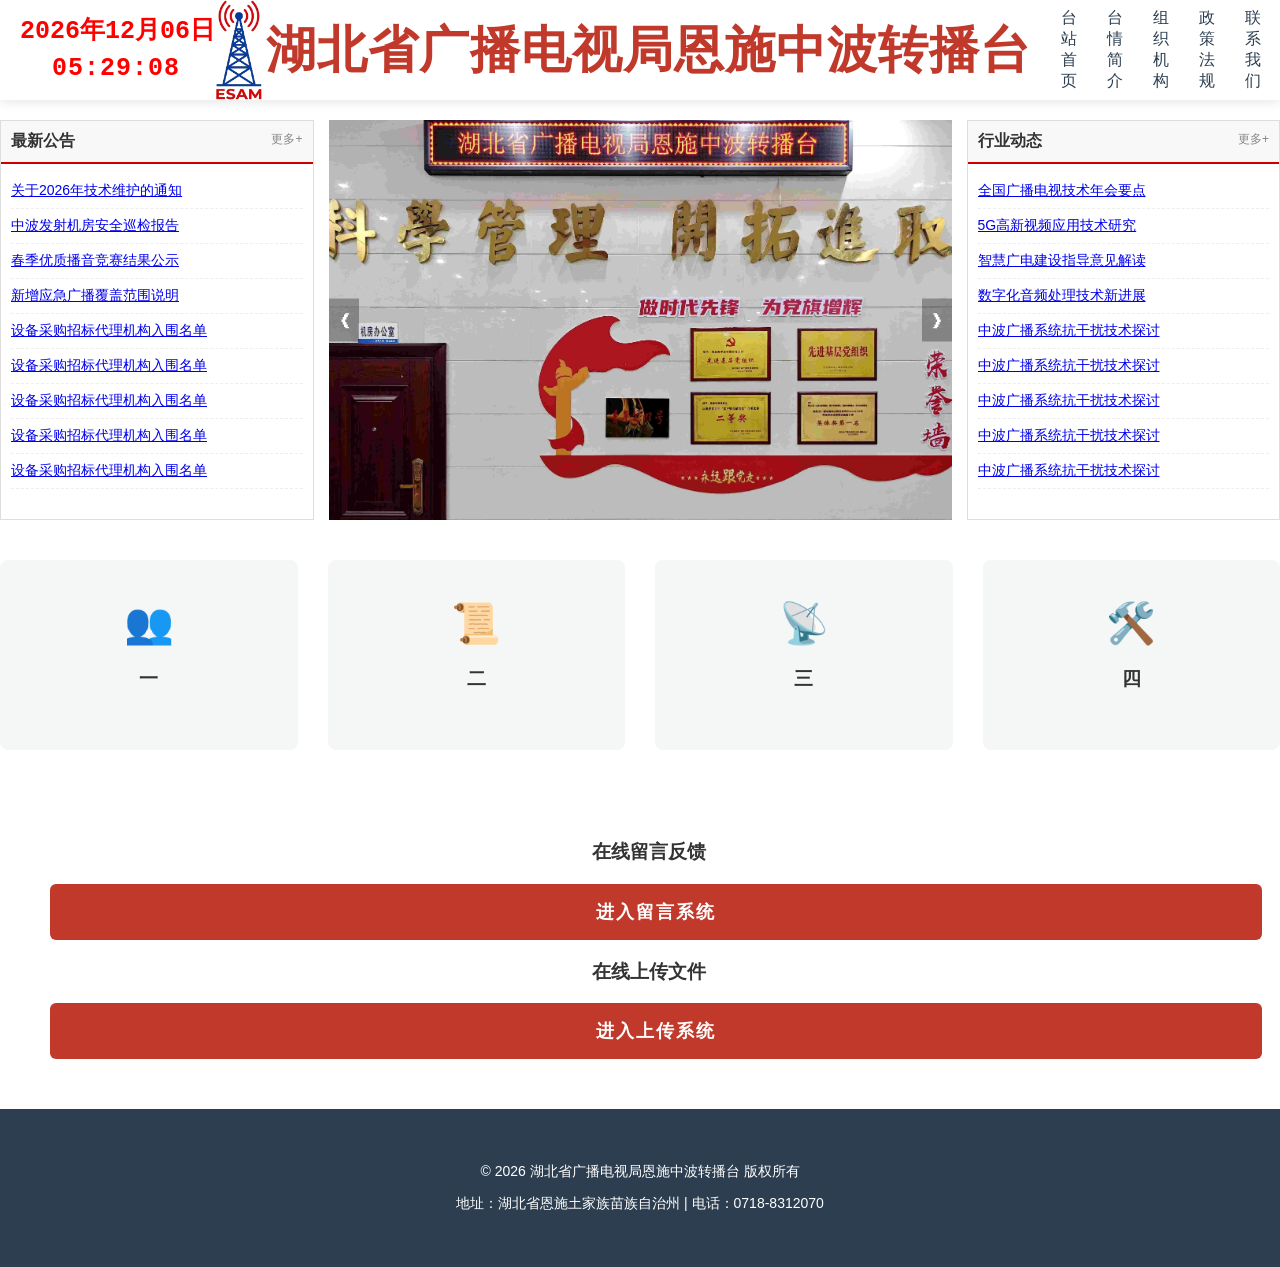
==== commit 21cda414: "Add files via upload" ====
--- a/index.html
+++ b/index.html
@@ -51,6 +51,14 @@
             <li><a href="#">春季优质播音竞赛结果公示</a></li>
             <li><a href="#">新增应急广播覆盖范围说明</a></li>
             <li><a href="#">设备采购招标代理机构入围名单</a></li>
+	    <li><a href="#">设备采购招标代理机构入围名单</a></li>
+	    <li><a href="#">设备采购招标代理机构入围名单</a></li>
+	    <li><a href="#">设备采购招标代理机构入围名单</a></li>
+	    <li><a href="#">设备采购招标代理机构入围名单</a></li>
+
+
+
+
         </ul>
     </div>
 
@@ -75,6 +83,10 @@
             <li><a href="#">5G高新视频应用技术研究</a></li>
             <li><a href="#">智慧广电建设指导意见解读</a></li>
             <li><a href="#">数字化音频处理技术新进展</a></li>
+            <li><a href="#">中波广播系统抗干扰技术探讨</a></li>
+            <li><a href="#">中波广播系统抗干扰技术探讨</a></li>
+            <li><a href="#">中波广播系统抗干扰技术探讨</a></li>
+            <li><a href="#">中波广播系统抗干扰技术探讨</a></li>
             <li><a href="#">中波广播系统抗干扰技术探讨</a></li>
         </ul>
     </div>
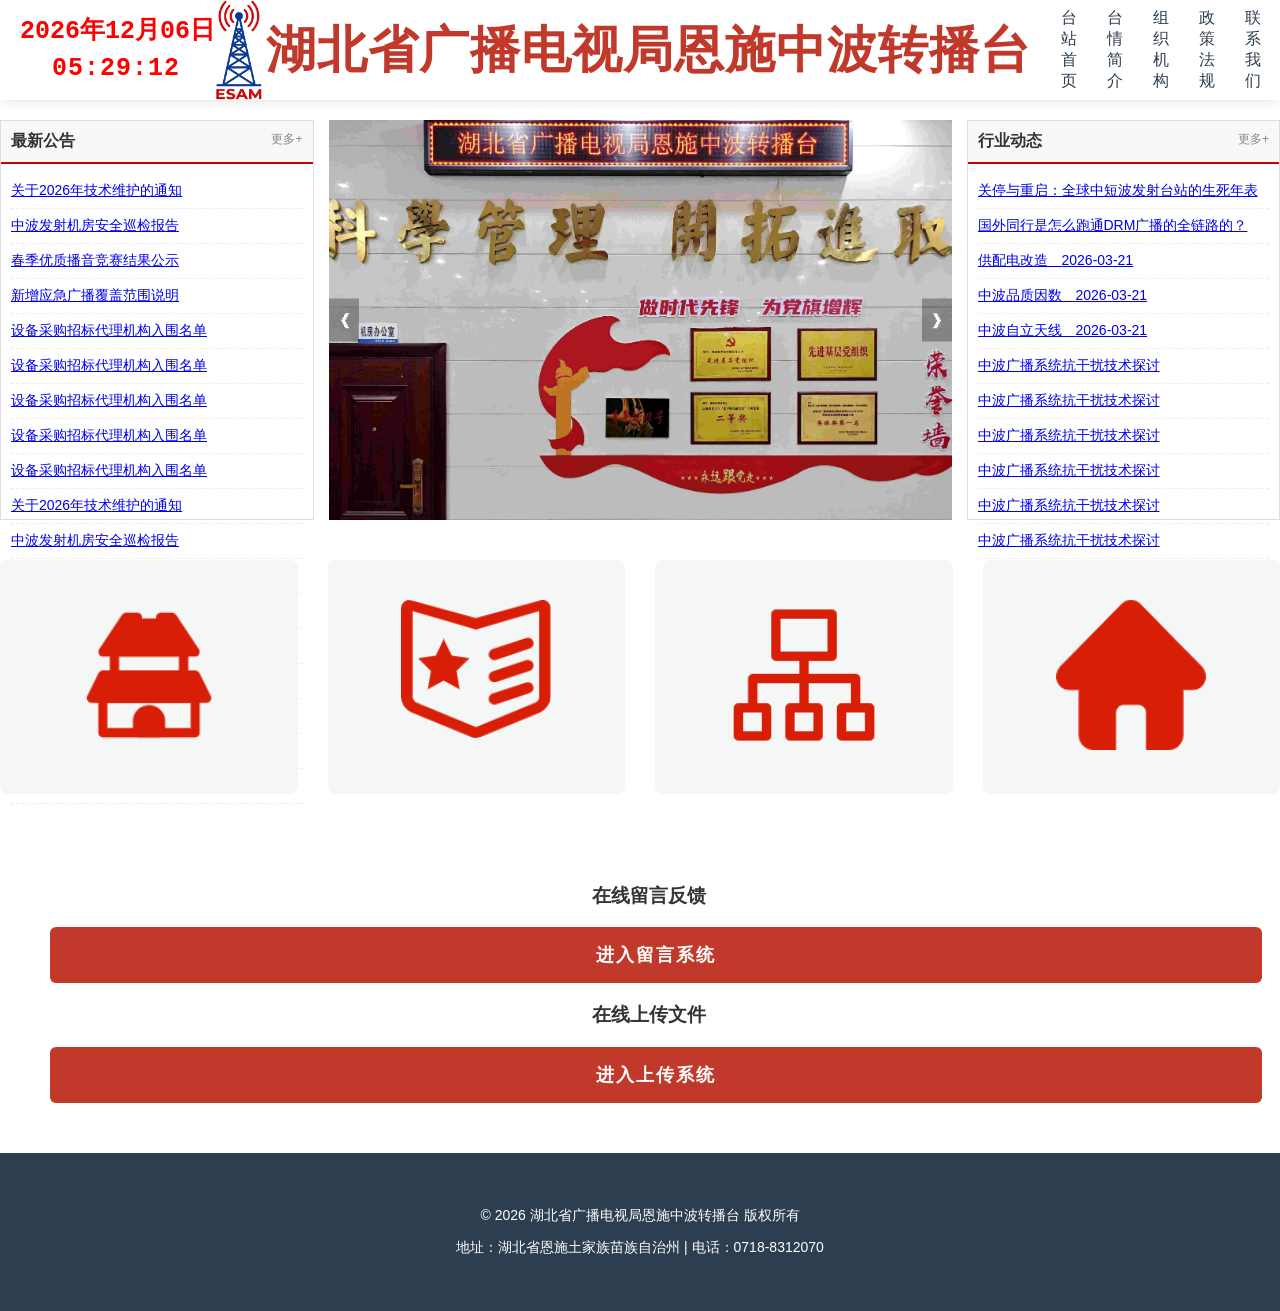
==== commit 44d18a74: "Update index.html" ====
--- a/index.html
+++ b/index.html
@@ -45,7 +45,16 @@
             <span>最新公告</span>
             <a href="#" class="more-link">更多+</a>
         </div>
-        <ul class="news-list">
+        <ul class="news-list scroll-container"">
+            <li><a href="#">关于2026年技术维护的通知</a></li>
+            <li><a href="#">中波发射机房安全巡检报告</a></li>
+            <li><a href="#">春季优质播音竞赛结果公示</a></li>
+            <li><a href="#">新增应急广播覆盖范围说明</a></li>
+            <li><a href="#">设备采购招标代理机构入围名单</a></li>
+	    <li><a href="#">设备采购招标代理机构入围名单</a></li>
+	    <li><a href="#">设备采购招标代理机构入围名单</a></li>
+	    <li><a href="#">设备采购招标代理机构入围名单</a></li>
+	    <li><a href="#">设备采购招标代理机构入围名单</a></li>
             <li><a href="#">关于2026年技术维护的通知</a></li>
             <li><a href="#">中波发射机房安全巡检报告</a></li>
             <li><a href="#">春季优质播音竞赛结果公示</a></li>
@@ -58,7 +67,6 @@
 
 
 
-
         </ul>
     </div>
 
@@ -67,6 +75,7 @@
             <div class="slides">
                 <div class="slide active" style="background-image: url('photo/1.jpg');"></div>
                 <div class="slide" style="background-image: url('photo/2.jpeg');"></div>
+                <div class="slide" style="background-image: url('photo/3.jpg');"></div>
             </div>
             <button class="prev" onclick="moveSlide(-1)">&#10094;</button>
             <button class="next" onclick="moveSlide(1)">&#10095;</button>
@@ -78,19 +87,23 @@
             <span>行业动态</span>
             <a href="#" class="more-link">更多+</a>
         </div>
-        <ul class="news-list">
-            <li><a href="#">全国广播电视技术年会要点</a></li>
-            <li><a href="#">5G高新视频应用技术研究</a></li>
-            <li><a href="#">智慧广电建设指导意见解读</a></li>
-            <li><a href="#">数字化音频处理技术新进展</a></li>
+        <ul class="news-list scroll-container"">
+            <li><a href="https://mp.weixin.qq.com/s/yYJX0tAT4Yvq4GtZPwD8uA" target="blank">关停与重启：全球中短波发射台站的生死年表</a></li>
+            <li><a href="https://mp.weixin.qq.com/s/RCNE3Osx1wmpItSXjQVwiQ" target="blank">国外同行是怎么跑通DRM广播的全链路的？</a></li>
+            <li><a href="pdf/供配电改造.pdf" target="blank" target="blank">供配电改造&emsp;<span class="news-date">2026-03-21</span></a></li>
+            <li><a href="pdf/中波品质因数.pdf" target="blank" target="blank">中波品质因数&emsp;<span class="news-date">2026-03-21</span></a></li>
+            <li><a href="pdf/中波自立天线.pdf" target="blank" target="blank">中波自立天线&emsp;<span class="news-date">2026-03-21</span></a></li>
             <li><a href="#">中波广播系统抗干扰技术探讨</a></li>
             <li><a href="#">中波广播系统抗干扰技术探讨</a></li>
             <li><a href="#">中波广播系统抗干扰技术探讨</a></li>
             <li><a href="#">中波广播系统抗干扰技术探讨</a></li>
-            <li><a href="#">中波广播系统抗干扰技术探讨</a></li>
+<li><a href="#">中波广播系统抗干扰技术探讨</a></li>
+<li><a href="#">中波广播系统抗干扰技术探讨</a></li>
         </ul>
     </div>
 </div>
+
+
 
 
     <section class="services container">
@@ -98,30 +111,28 @@
         <div class="service-grid">
 
             <div class="service-item">
-                <div class="icon">👥</div>
-                <h3>一</h3>
-                <p></p>
+<a href="zttq.html">
+                <img src="icon/11.png" style="width:150px; height: auto;">
+</a>
             </div>
             <div class="service-item">
-                <div class="icon">📜</div>
-                <h3>二</h3>
-                <p></p>
+<a href="zcfg.html">
+<img src="icon/22.png" style="width:150px; height: auto;">
+</a>
+           
             </div>
             <div class="service-item">
-                <div class="icon">📡</div>
-                <h3>三</h3>
-                <p></p>
+<a href="zzjg.html">
+<img src="icon/33.png" style="width:150px; height: auto;">
+ </a>               
             </div>
             <div class="service-item">
-                <div class="icon">🛠️</div>
-                <h3>四</h3>
-                <p></p>
+<a href="#">
+<img src="icon/44.png" style="width:150px; height: auto;">
+ </a>                      
             </div>
         </div>
     </section>
-
-
-
 
 
 <div class="contact-box" style="text-align: center; padding: 50px;">
@@ -130,7 +141,7 @@
         进入留言系统
     </a>
     <h3>&emsp;在线上传文件</h3>
-    <a href="https://w8bmevyi.jsjform.com/f/yo1qTg" target="_blank" class="submit-btn" style="text-decoration: none; display: inline-block;">
+    <a href="https://wj.qq.com/s2/26009603/9f2c/" target="_blank" class="submit-btn" style="text-decoration: none; display: inline-block;">
         进入上传系统
     </a>
 </div>
